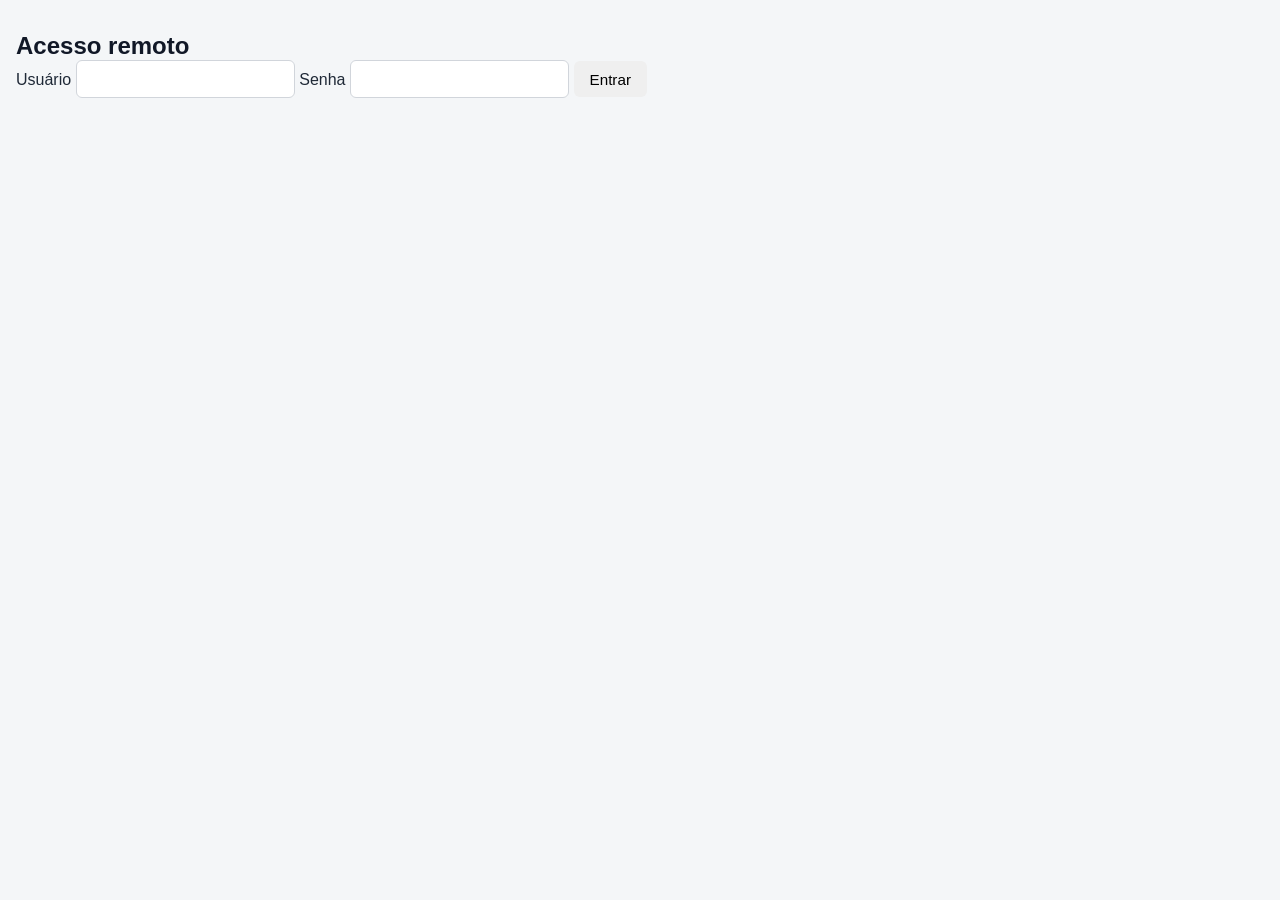
==== app/pages/login.html @ 33569682 "feat: add login page, login verification, and redirect if logged" ====
<!DOCTYPE html>
<html lang="pt-BR">
<head>
  <meta charset="UTF-8">
  <meta name="viewport" content="width=device-width, initial-scale=1">
  <link rel="stylesheet" href="../static/css/style.css">
  <title>Pantaneira Digital | Login</title>
</head>
<body>
  <main>
    <h1>Acesso remoto</h1>

    <form id="loginForm">
      <label>Usuário
        <input id="username" name="username" autocomplete="username" required maxlength="50">
      </label>

      <label>Senha
        <input id="password" name="password" type="password" autocomplete="current-password" required maxlength="128">
      </label>
      
      <button type="submit" id="button">Entrar</button>
      <p id="error" role="alert" hidden></p>
    </form>

  </main>
  <script src="../static/js/login.js"></script>
</body>
</html>
---- app/static/css/style.css ----
* {
    box-sizing: border-box;
    margin: 0;
    padding: 0;
    font-family: -apple-system, BlinkMacSystemFont, "Segoe UI", Roboto, sans-serif;
}

body {
    background-color: #f4f6f8;
    color: #1f2937;
    padding: 2rem 1rem;
}

.container {
    max-width: 960px;
    margin: 0 auto;
}

header {
    display: flex;
    justify-content: space-between;
    align-items: center;
    flex-wrap: wrap;
    gap: 1rem;
    margin-bottom: 1.5rem;
}

h1 {
    font-size: 1.5rem;
    color: #111827;
}

h2 {
    font-size: 1.1rem;
    margin-bottom: 1rem;
    color: #374151;
}

.toolbar {
    display: flex;
    gap: 0.75rem;
    flex: 1;
    justify-content: flex-end;
}

input {
    padding: 0.6rem 0.85rem;
    border: 1px solid #d1d5db;
    border-radius: 6px;
    font-size: 0.95rem;
    outline: none;
    transition: border-color 0.2s;
}

input:focus {
    border-color: #2563eb;
}

#searchInput {
    width: 100%;
    max-width: 300px;
}

.card {
    background: #ffffff;
    border-radius: 8px;
    box-shadow: 0 1px 3px rgba(0, 0, 0, 0.1);
    padding: 1.5rem;
    margin-bottom: 1.5rem;
    overflow-x: auto;
}

.hidden {
    display: none;
}

/* Formulário */
.form-grid {
    display: grid;
    grid-template-columns: repeat(auto-fit, minmax(200px, 1fr));
    gap: 1rem;
    margin-bottom: 1rem;
}

.form-group {
    display: flex;
    flex-direction: column;
    gap: 0.4rem;
}

.form-group label {
    font-size: 0.85rem;
    font-weight: 600;
    color: #4b5563;
}

.form-actions {
    display: flex;
    justify-content: flex-end;
    gap: 0.75rem;
}

/* Botões */
button {
    cursor: pointer;
    border: none;
    border-radius: 6px;
    padding: 0.6rem 1rem;
    font-size: 0.95rem;
    font-weight: 500;
    transition: background-color 0.2s;
}

.btn-primary {
    background-color: #2563eb;
    color: #ffffff;
}

.btn-primary:hover {
    background-color: #1d4ed8;
}

.btn-secondary {
    background-color: #e5e7eb;
    color: #374151;
}

.btn-secondary:hover {
    background-color: #d1d5db;
}

.btn-icon {
    background: transparent;
    padding: 0.3rem 0.5rem;
    font-size: 1rem;
}

.btn-icon:hover {
    background-color: #f3f4f6;
}

.btn-danger:hover {
    background-color: #fee2e2;
}

/* Tabela / Lista Telefônica */
table {
    width: 100%;
    border-collapse: collapse;
    text-align: left;
}

th {
    font-size: 0.85rem;
    text-transform: uppercase;
    letter-spacing: 0.03em;
    color: #6b7280;
    border-bottom: 2px solid #e5e7eb;
    padding: 0.75rem 0.5rem;
}

td {
    padding: 0.85rem 0.5rem;
    border-bottom: 1px solid #f3f4f6;
    font-size: 0.95rem;
}

tbody tr:hover {
    background-color: #f9fafb;
}

.badge-id {
    font-family: monospace;
    font-size: 1rem;
    background-color: #eff6ff;
    color: #1d4ed8;
    padding: 0.25rem 0.5rem;
    border-radius: 4px;
    font-weight: 600;
}

code {
    background-color: #f3f4f6;
    padding: 0.2rem 0.4rem;
    border-radius: 4px;
    font-size: 0.9rem;
}

.actions {
    white-space: nowrap;
}
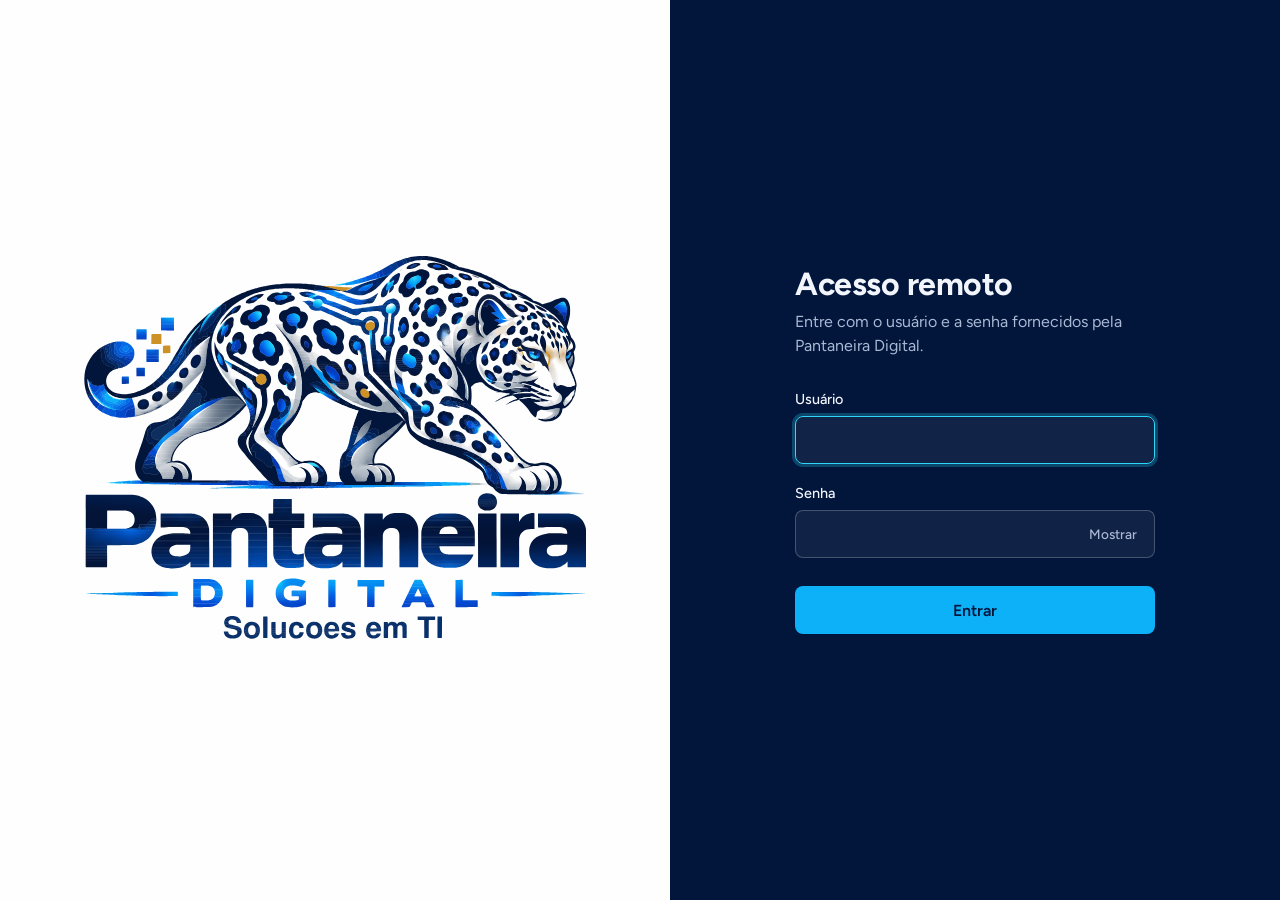
==== commit 8d071332: "feat: add new style to login page" ====
--- a/app/pages/login.html
+++ b/app/pages/login.html
@@ -7,23 +7,50 @@
   <title>Pantaneira Digital | Login</title>
 </head>
 <body>
-  <main>
-    <h1>Acesso remoto</h1>
+  <!doctype html>
+<html lang="pt-BR">
+<head>
+<meta charset="utf-8">
+<meta name="viewport" content="width=device-width, initial-scale=1">
+<title>Acesso remoto · Pantaneira Digital</title>
+<link rel="preconnect" href="https://fonts.googleapis.com">
+<link rel="preconnect" href="https://fonts.gstatic.com" crossorigin>
+<link href="https://fonts.googleapis.com/css2?family=Figtree:wght@400;500;600;700&display=swap" rel="stylesheet">
+<klink src="../static/css/style.css">
+</head>
+<body>
+  <main class="tela">
+    <section class="marca">
+      <img src="../static/src/vetor.svg" alt="Pantaneira Digital — Soluções em TI" fetchpriority="high">
+    </section>
 
-    <form id="loginForm">
-      <label>Usuário
-        <input id="username" name="username" autocomplete="username" required maxlength="50">
-      </label>
+    <section class="acesso">
+      <div class="form-wrap">
+        <h1>Acesso remoto</h1>
+        <p class="intro">Entre com o usuário e a senha fornecidos pela Pantaneira Digital.</p>
 
-      <label>Senha
-        <input id="password" name="password" type="password" autocomplete="current-password" required maxlength="128">
-      </label>
-      
-      <button type="submit" id="button">Entrar</button>
-      <p id="error" role="alert" hidden></p>
-    </form>
+        <form method="post" autocomplete="on" id="loginForm">
+          <div class="campo">
+            <label for="username">Usuário</label>
+            <input id="username" name="username" type="text" autocomplete="username" autocapitalize="none" spellcheck="false" required autofocus>
+          </div>
 
+          <div class="campo">
+            <label for="password">Senha</label>
+            <div class="entrada">
+              <input id="password" name="password" type="password" autocomplete="current-password" required>
+              <button type="button" class="mostrar" aria-controls="password" aria-pressed="false">Mostrar</button>
+            </div>
+          </div>
+
+          <p id="error" role="alert" hidden></p>
+
+          <button type="submit" class="entrar" id="button">Entrar</button>
+        </form>
+      </div>
+    </section>
   </main>
+</body>
   <script src="../static/js/login.js"></script>
 </body>
 </html>
--- a/app/static/css/style.css
+++ b/app/static/css/style.css
@@ -1,191 +1,166 @@
-* {
-    box-sizing: border-box;
+ :root {
+    --branco: #fefefe;
+    --marinho: #02153b;
+    --marinho-2: #021c4b;
+    --azul: #0db1f7;
+    --ciano: #2dd7fb;
+    --texto: #f2f6fc;
+    --texto-suave: #a9b8d3;
+    --linha: rgba(255, 255, 255, .22);
+    --campo: rgba(255, 255, 255, .06);
+    --erro: #ff9b9b;
+    --fonte: "Figtree", system-ui, -apple-system, "Segoe UI", Roboto, sans-serif;
+  }
+
+  *, *::before, *::after { box-sizing: border-box; }
+  html, body { height: 100%; }
+  body {
     margin: 0;
-    padding: 0;
-    font-family: -apple-system, BlinkMacSystemFont, "Segoe UI", Roboto, sans-serif;
-}
+    font-family: var(--fonte);
+    color: var(--texto);
+    background: var(--marinho);
+    -webkit-font-smoothing: antialiased;
+  }
 
-body {
-    background-color: #f4f6f8;
-    color: #1f2937;
-    padding: 2rem 1rem;
-}
+  .tela {
+    min-height: 100dvh;
+    display: grid;
+    grid-template-columns: minmax(0, 1.1fr) minmax(0, 1fr);
+  }
 
-.container {
-    max-width: 960px;
-    margin: 0 auto;
-}
+  /* ---------- Painel da marca (esquerda) ---------- */
+  .marca {
+    background: var(--branco); /* mesmo fundo do SVG, a logo se funde com o painel */
+    display: grid;
+    place-items: center;
+    padding: clamp(24px, 5vw, 72px);
+  }
+  .marca img {
+    display: block;
+    width: min(100%, 600px);
+    height: auto;
+  }
 
-header {
-    display: flex;
-    justify-content: space-between;
-    align-items: center;
-    flex-wrap: wrap;
-    gap: 1rem;
-    margin-bottom: 1.5rem;
-}
+  /* ---------- Painel de acesso (direita) ---------- */
+  .acesso {
+    background: var(--marinho);
+    display: grid;
+    place-items: center;
+    padding: clamp(24px, 5vw, 72px);
+  }
+  .form-wrap { width: 100%; max-width: 360px; }
 
-h1 {
-    font-size: 1.5rem;
-    color: #111827;
-}
+  h1 {
+    margin: 0 0 8px;
+    font-size: 2rem;
+    line-height: 1.15;
+    font-weight: 700;
+    letter-spacing: -.015em;
+  }
+  .intro {
+    margin: 0 0 32px;
+    color: var(--texto-suave);
+    font-size: 1rem;
+    line-height: 1.5;
+    max-width: 34ch;
+  }
 
-h2 {
-    font-size: 1.1rem;
-    margin-bottom: 1rem;
-    color: #374151;
-}
+  .campo { margin-bottom: 20px; }
+  label {
+    display: block;
+    margin-bottom: 8px;
+    font-size: .9rem;
+    font-weight: 500;
+    color: var(--texto);
+  }
+  .entrada { position: relative; }
+  input {
+    width: 100%;
+    height: 48px;
+    padding: 0 14px;
+    font: inherit;
+    font-size: 1rem;
+    color: var(--texto);
+    background: var(--campo);
+    border: 1px solid var(--linha);
+    border-radius: 8px;
+    transition: border-color .15s, box-shadow .15s;
+  }
+  input:hover { border-color: rgba(255, 255, 255, .38); }
+  input:focus {
+    outline: none;
+    border-color: var(--ciano);
+    box-shadow: 0 0 0 3px rgba(45, 215, 251, .25);
+  }
+  input:-webkit-autofill {
+    -webkit-text-fill-color: var(--texto);
+    box-shadow: 0 0 0 100px var(--marinho-2) inset;
+    caret-color: var(--texto);
+  }
+  #senha { padding-right: 84px; }
 
-.toolbar {
-    display: flex;
-    gap: 0.75rem;
-    flex: 1;
-    justify-content: flex-end;
-}
+  .mostrar {
+    position: absolute;
+    top: 6px; right: 6px;
+    height: 36px;
+    padding: 0 12px;
+    font: inherit;
+    font-size: .85rem;
+    font-weight: 500;
+    color: var(--texto-suave);
+    background: transparent;
+    border: 0;
+    border-radius: 6px;
+    cursor: pointer;
+  }
+  .mostrar:hover { color: var(--texto); }
+  .mostrar:focus-visible { outline: 2px solid var(--ciano); outline-offset: 1px; }
 
-input {
-    padding: 0.6rem 0.85rem;
-    border: 1px solid #d1d5db;
-    border-radius: 6px;
-    font-size: 0.95rem;
-    outline: none;
-    transition: border-color 0.2s;
-}
+  .erro {
+    margin: 0 0 16px;
+    font-size: .9rem;
+    color: var(--erro);
+  }
 
-input:focus {
-    border-color: #2563eb;
-}
+  .entrar {
+    width: 100%;
+    height: 48px;
+    margin-top: 8px;
+    font: inherit;
+    font-size: 1rem;
+    font-weight: 600;
+    color: var(--marinho);
+    background: var(--azul);
+    border: 0;
+    border-radius: 8px;
+    cursor: pointer;
+    transition: background-color .15s;
+  }
+  .entrar:hover { background: var(--ciano); }
+  .entrar:focus-visible { outline: 2px solid var(--branco); outline-offset: 3px; }
+  .entrar:active { background: #0a9ad8; }
 
-#searchInput {
-    width: 100%;
-    max-width: 300px;
-}
+  .ajuda {
+    margin: 28px 0 0;
+    padding-top: 20px;
+    border-top: 1px solid var(--linha);
+    font-size: .9rem;
+    line-height: 1.5;
+    color: var(--texto-suave);
+  }
 
-.card {
-    background: #ffffff;
-    border-radius: 8px;
-    box-shadow: 0 1px 3px rgba(0, 0, 0, 0.1);
-    padding: 1.5rem;
-    margin-bottom: 1.5rem;
-    overflow-x: auto;
-}
+  #error {
+    color: rgb(202, 13, 13);
+  }
 
-.hidden {
-    display: none;
-}
+  /* ---------- Celular e telas estreitas ---------- */
+  @media (max-width: 820px) {
+    .tela { grid-template-columns: 1fr; grid-template-rows: auto 1fr; }
+    .marca { padding: 28px 24px 20px; }
+    .marca img { width: min(100%, 260px); }
+    .acesso { place-items: start center; padding-top: 40px; }
+  }
 
-/* Formulário */
-.form-grid {
-    display: grid;
-    grid-template-columns: repeat(auto-fit, minmax(200px, 1fr));
-    gap: 1rem;
-    margin-bottom: 1rem;
-}
-
-.form-group {
-    display: flex;
-    flex-direction: column;
-    gap: 0.4rem;
-}
-
-.form-group label {
-    font-size: 0.85rem;
-    font-weight: 600;
-    color: #4b5563;
-}
-
-.form-actions {
-    display: flex;
-    justify-content: flex-end;
-    gap: 0.75rem;
-}
-
-/* Botões */
-button {
-    cursor: pointer;
-    border: none;
-    border-radius: 6px;
-    padding: 0.6rem 1rem;
-    font-size: 0.95rem;
-    font-weight: 500;
-    transition: background-color 0.2s;
-}
-
-.btn-primary {
-    background-color: #2563eb;
-    color: #ffffff;
-}
-
-.btn-primary:hover {
-    background-color: #1d4ed8;
-}
-
-.btn-secondary {
-    background-color: #e5e7eb;
-    color: #374151;
-}
-
-.btn-secondary:hover {
-    background-color: #d1d5db;
-}
-
-.btn-icon {
-    background: transparent;
-    padding: 0.3rem 0.5rem;
-    font-size: 1rem;
-}
-
-.btn-icon:hover {
-    background-color: #f3f4f6;
-}
-
-.btn-danger:hover {
-    background-color: #fee2e2;
-}
-
-/* Tabela / Lista Telefônica */
-table {
-    width: 100%;
-    border-collapse: collapse;
-    text-align: left;
-}
-
-th {
-    font-size: 0.85rem;
-    text-transform: uppercase;
-    letter-spacing: 0.03em;
-    color: #6b7280;
-    border-bottom: 2px solid #e5e7eb;
-    padding: 0.75rem 0.5rem;
-}
-
-td {
-    padding: 0.85rem 0.5rem;
-    border-bottom: 1px solid #f3f4f6;
-    font-size: 0.95rem;
-}
-
-tbody tr:hover {
-    background-color: #f9fafb;
-}
-
-.badge-id {
-    font-family: monospace;
-    font-size: 1rem;
-    background-color: #eff6ff;
-    color: #1d4ed8;
-    padding: 0.25rem 0.5rem;
-    border-radius: 4px;
-    font-weight: 600;
-}
-
-code {
-    background-color: #f3f4f6;
-    padding: 0.2rem 0.4rem;
-    border-radius: 4px;
-    font-size: 0.9rem;
-}
-
-.actions {
-    white-space: nowrap;
-}
+  @media (prefers-reduced-motion: reduce) {
+    * { transition: none !important; }
+  }
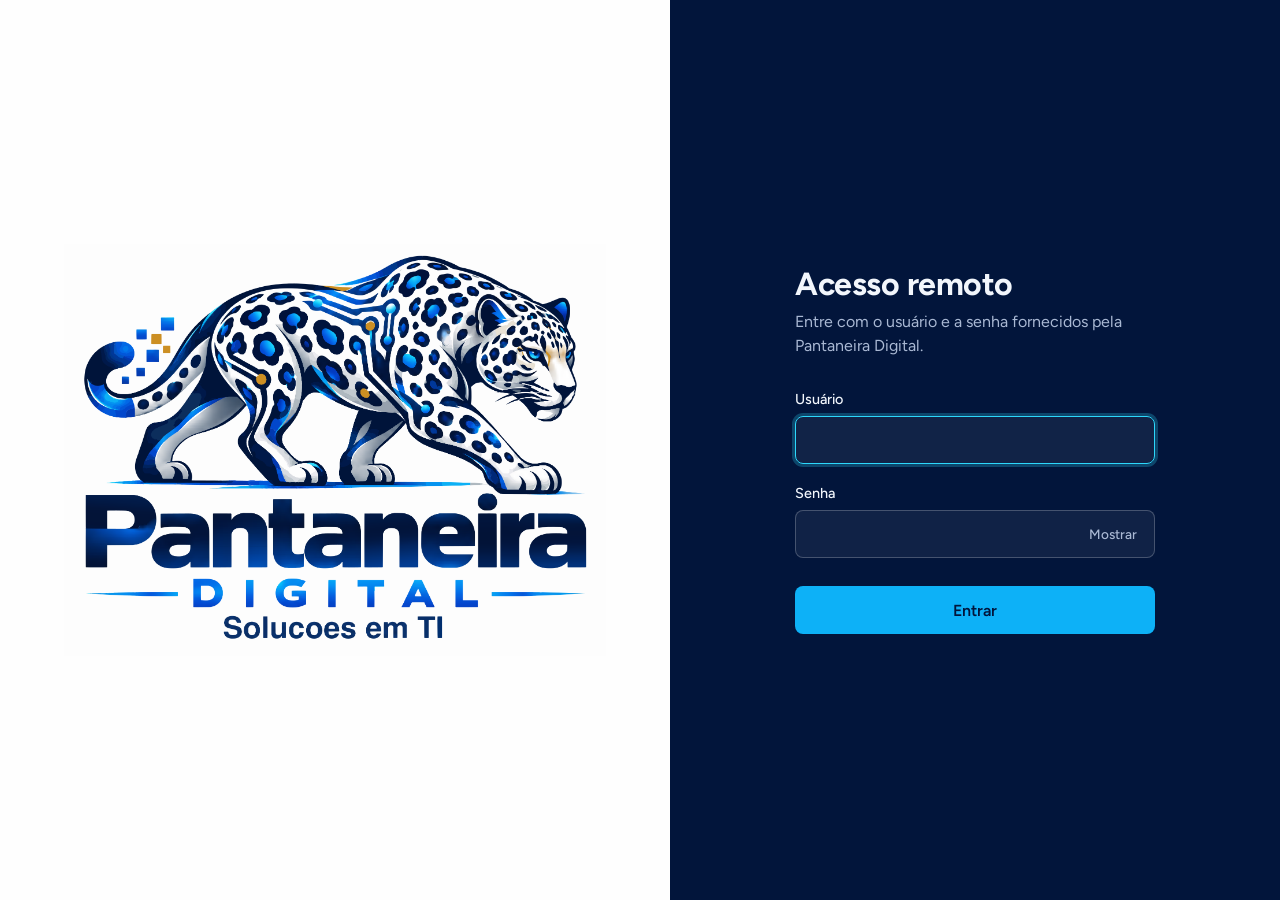
==== commit bbf28565: "feat: change panel logo and otimize login image" ====
--- a/app/pages/login.html
+++ b/app/pages/login.html
@@ -21,7 +21,7 @@
 <body>
   <main class="tela">
     <section class="marca">
-      <img src="../static/src/vetor.svg" alt="Pantaneira Digital — Soluções em TI" fetchpriority="high">
+      <img src="../static/src/login_image.webp" alt="Pantaneira Digital — Soluções em TI" fetchpriority="high">
     </section>
 
     <section class="acesso">
@@ -51,6 +51,6 @@
     </section>
   </main>
 </body>
-  <script src="../static/js/login.js"></script>
+  <script src="../static/js/login.js" type="module"></script>
 </body>
 </html>
